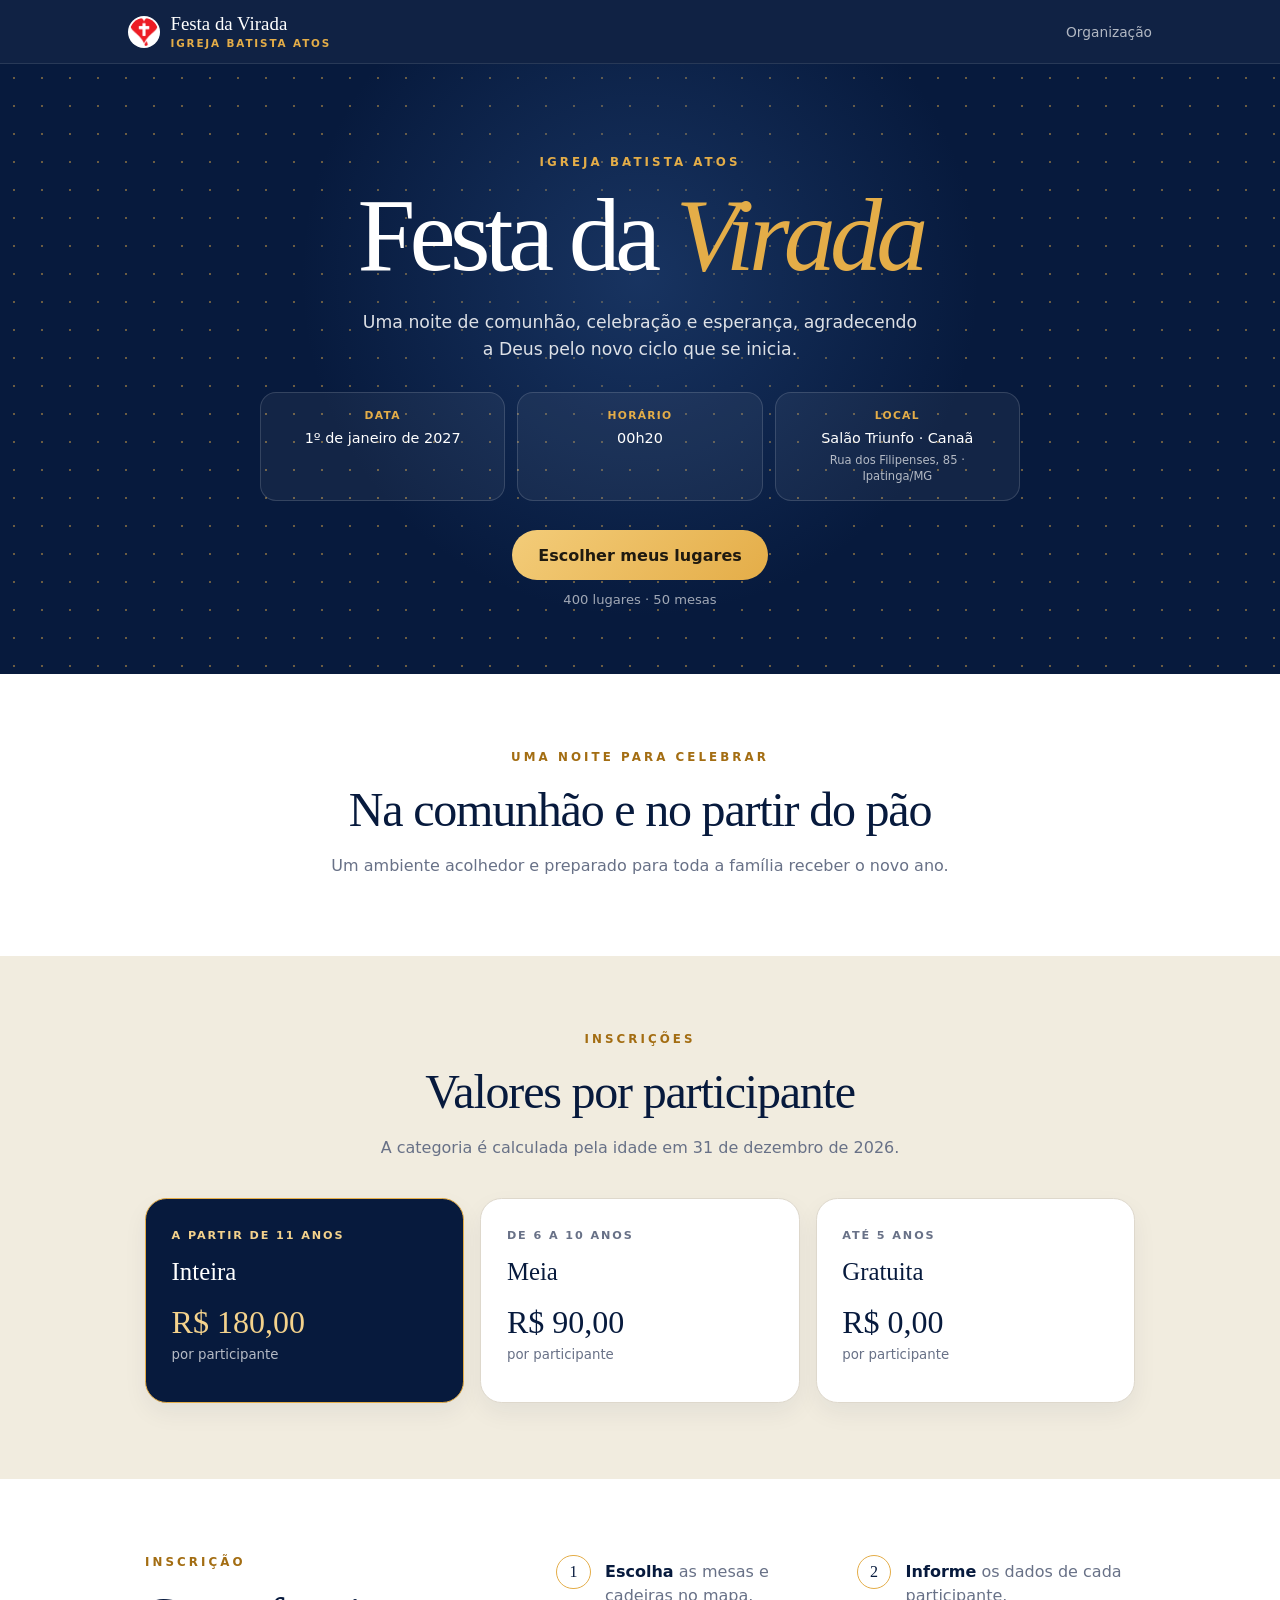
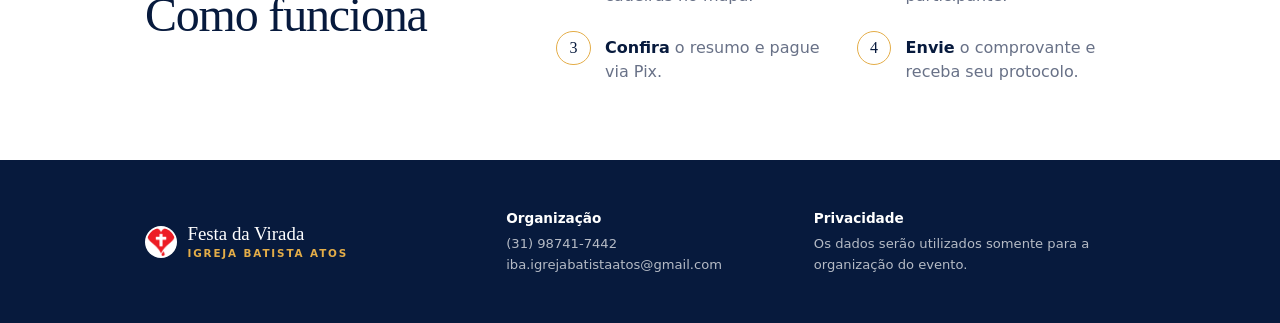
==== index.html @ c72029a0 "Add split payments, tickets, reporting and event check-in" ====
<!doctype html>
<html lang="pt-BR">
  <head>
    <meta charset="UTF-8" />
    <meta name="viewport" content="width=device-width, initial-scale=1.0" />
    <meta name="theme-color" content="#071a3d" />
    <meta
      name="description"
      content="Inscrições e escolha de lugares para a Festa da Virada da Igreja Batista Atos."
    />
    <title>Festa da Virada · Igreja Batista Atos</title>
    <link rel="icon" href="./favicon.svg" type="image/svg+xml" />
    <link rel="stylesheet" href="./styles.css" />
  </head>
  <body>
    <header class="site-header">
      <a class="brand" href="#inicio" aria-label="Festa da Virada — início">
        <img class="brand-symbol" src="./assets/iba-symbol-inverse.png" alt="" />
        <span class="brand-copy"><strong>Festa da Virada</strong><span>Igreja Batista Atos</span></span>
      </a>
      <a class="organization-link" href="/admin.html" aria-label="Acessar o painel administrativo">Organização</a>
    </header>

    <main>
      <section id="landing" aria-label="Apresentação do evento">
        <div class="hero" id="inicio">
          <div class="hero-content">
            <p class="eyebrow">Igreja Batista Atos</p>
            <h1>Festa da <em>Virada</em></h1>
            <p class="hero-copy">Uma noite de comunhão, celebração e esperança, agradecendo a Deus pelo novo ciclo que se inicia.</p>

            <dl class="event-facts">
              <div><dt>Data</dt><dd>1º de janeiro de 2027</dd></div>
              <div><dt>Horário</dt><dd>00h20</dd></div>
              <div><dt>Local</dt><dd>Salão Triunfo · Canaã<small>Rua dos Filipenses, 85 · Ipatinga/MG</small></dd></div>
            </dl>

            <button class="primary-button hero-button" id="start-button" type="button">Escolher meus lugares</button>
            <p class="capacity">400 lugares · 50 mesas</p>
          </div>
        </div>

        <section class="intro-section">
          <p class="eyebrow dark">Uma noite para celebrar</p>
          <h2>Na comunhão e no partir do pão</h2>
          <p>Um ambiente acolhedor e preparado para toda a família receber o novo ano.</p>
        </section>

        <section class="pricing-section" aria-labelledby="pricing-title">
          <div class="section-heading">
            <p class="eyebrow dark">Inscrições</p>
            <h2 id="pricing-title">Valores por participante</h2>
            <p>A categoria é calculada pela idade em 31 de dezembro de 2026.</p>
          </div>

          <div class="price-grid">
            <article class="price-card featured">
              <span>A partir de 11 anos</span><h3>Inteira</h3><strong>R$ 180,00</strong><small>por participante</small>
            </article>
            <article class="price-card">
              <span>De 6 a 10 anos</span><h3>Meia</h3><strong>R$ 90,00</strong><small>por participante</small>
            </article>
            <article class="price-card">
              <span>Até 5 anos</span><h3>Gratuita</h3><strong>R$ 0,00</strong><small>por participante</small>
            </article>
          </div>
        </section>

        <section class="steps-section">
          <div>
            <p class="eyebrow dark">Inscrição</p>
            <h2>Como funciona</h2>
          </div>
          <ol>
            <li><span>1</span><p><strong>Escolha</strong> as mesas e cadeiras no mapa.</p></li>
            <li><span>2</span><p><strong>Informe</strong> os dados de cada participante.</p></li>
            <li><span>3</span><p><strong>Confira</strong> o resumo e pague via Pix.</p></li>
            <li><span>4</span><p><strong>Envie</strong> o comprovante e receba seu protocolo.</p></li>
          </ol>
        </section>
      </section>

      <section id="registration" class="registration" hidden aria-label="Inscrição para o evento">
        <nav class="progress" aria-label="Etapas da inscrição">
          <ol>
            <li class="active"><span>1</span><small>Lugares</small></li>
            <li><span>2</span><small>Participantes</small></li>
            <li><span>3</span><small>Resumo</small></li>
            <li><span>4</span><small>Pagamento</small></li>
            <li><span>5</span><small>Conclusão</small></li>
          </ol>
        </nav>

        <div class="registration-content">
          <section id="step-seats" class="flow-step">
            <div class="flow-heading">
              <p class="eyebrow dark">Etapa 1 de 5</p>
              <h2>Escolha seus lugares</h2>
              <p>Selecione uma cadeira para cada participante com inscrição inteira ou meia. Crianças de até 5 anos serão adicionadas sem cadeira na próxima etapa.</p>
            </div>

            <div class="map-toolbar">
              <div class="area-tabs" role="tablist" aria-label="Filtrar por área">
                <button class="active" data-area="all" type="button">Todos</button>
                <button data-area="salao" type="button">Salão</button>
                <button data-area="varanda" type="button">Varanda</button>
                <button data-area="expansao" type="button">Expansão</button>
              </div>
              <div class="zoom-controls" aria-label="Zoom do mapa">
                <button id="zoom-out" type="button" aria-label="Diminuir mapa">−</button>
                <button id="zoom-in" type="button" aria-label="Ampliar mapa">+</button>
              </div>
            </div>

            <div class="seat-legend" aria-label="Legenda">
              <span><i class="available"></i>Disponível</span>
              <span><i class="selected"></i>Selecionada</span>
              <span><i class="unavailable"></i>Indisponível</span>
            </div>

            <div id="database-status" class="database-status" role="status">Conectando ao mapa de lugares…</div>

            <div class="map-viewport">
              <div class="venue-map" id="venue-map">
                <section class="zone zone-salao" data-zone="salao">
                  <div class="zone-title"><h3>Salão principal</h3><span>32 mesas · 256 lugares</span></div>
                  <div class="service-strip"><span>Cozinha e apoio</span><span>Bebidas</span></div>
                  <div class="tables-grid salon-grid" id="salao-grid"></div>
                </section>

                <section class="zone zone-varanda" data-zone="varanda">
                  <div class="zone-title"><h3>Varanda</h3><span>12 mesas · 96 lugares</span></div>
                  <div class="dessert-table">Mesa de doces</div>
                  <div class="tables-grid veranda-grid" id="varanda-grid"></div>
                </section>

                <section class="zone zone-expansao" data-zone="expansao">
                  <div class="zone-title"><h3>Expansão coberta</h3><span>6 mesas · 48 lugares</span></div>
                  <div class="expansion-features"><span>Estação de suco</span><span>Banda</span></div>
                  <div class="tables-grid expansion-grid" id="expansao-grid"></div>
                  <div class="tent">Tenda de brinquedos</div>
                </section>
              </div>
            </div>

            <div class="selection-panel">
              <h3>Cadeiras selecionadas <span id="selection-count">(0)</span></h3>
              <div id="selected-seats" class="selected-seat-list"><p class="empty-selection">Nenhuma cadeira selecionada.</p></div>
            </div>
          </section>

          <section id="step-participants" class="flow-step" hidden>
            <div class="flow-heading">
              <p class="eyebrow dark">Etapa 2 de 5</p>
              <h2>Participantes</h2>
              <p>Informe o responsável pela inscrição e quem ocupará cada cadeira selecionada.</p>
            </div>

            <form id="participants-form" novalidate>
              <fieldset class="form-card buyer-card">
                <legend>Responsável pela inscrição</legend>
                <div class="form-grid">
                  <label>Nome completo<input id="buyer-name" name="buyerName" autocomplete="name" required /></label>
                  <label>CPF<input id="buyer-cpf" name="buyerCpf" inputmode="numeric" placeholder="000.000.000-00" maxlength="14" required /></label>
                  <label>WhatsApp<input id="buyer-whatsapp" name="buyerWhatsapp" inputmode="tel" placeholder="(31) 90000-0000" maxlength="15" required /></label>
                  <label>E-mail<input id="buyer-email" name="buyerEmail" type="email" autocomplete="email" required /></label>
                </div>
              </fieldset>
              <div id="participant-cards" class="participant-cards"></div>
              <section class="free-children-section">
                <div>
                  <h3>Crianças de até 5 anos</h3>
                  <p>Inscrição gratuita e sem reserva de cadeira.</p>
                </div>
                <button id="add-free-child" class="secondary-button" type="button">Adicionar criança</button>
              </section>
              <div id="free-children-list" class="participant-cards"></div>
              <div id="form-errors" class="form-errors" role="alert" hidden></div>
            </form>
          </section>

          <section id="step-summary" class="flow-step" hidden>
            <div class="flow-heading">
              <p class="eyebrow dark">Etapa 3 de 5</p>
              <h2>Confira sua inscrição</h2>
              <p>Revise os participantes e os valores antes de reservar as cadeiras.</p>
            </div>
            <div class="summary-card">
              <div id="summary-buyer" class="summary-buyer"></div>
              <div class="summary-table-wrap">
                <table class="summary-table">
                  <thead><tr><th>Cadeira</th><th>Participante</th><th>Categoria</th><th>Valor</th></tr></thead>
                  <tbody id="summary-items"></tbody>
                  <tfoot><tr><th colspan="3">Total</th><td id="summary-total">R$ 0,00</td></tr></tfoot>
                </table>
              </div>
              <p class="important-note">Ao avançar, as cadeiras serão reservadas para você por 15 minutos.</p>
              <div id="reservation-error" class="form-errors" role="alert" hidden></div>
            </div>
          </section>

          <section id="step-payment" class="flow-step payment-step" hidden>
            <div class="flow-heading">
              <p class="eyebrow dark">Etapa 4 de 5</p>
              <h2>Pagamento</h2>
              <p>Suas cadeiras estão temporariamente reservadas. Conclua o pagamento antes do prazo.</p>
            </div>
            <div class="reservation-card">
              <div><small>Protocolo</small><strong id="payment-protocol">—</strong></div>
              <div><small>Total da reserva</small><strong id="payment-total">R$ 0,00</strong></div>
              <div><small>Tempo restante</small><strong id="payment-countdown">15:00</strong></div>
            </div>
            <section class="payment-options" id="payment-options">
              <div>
                <p class="eyebrow dark">Forma de pagamento</p>
                <h3>Como você deseja pagar?</h3>
              </div>
              <div class="option-grid">
                <label class="choice-card"><input type="radio" name="payment-plan" value="full" checked><span><strong>Valor integral</strong><small>Pague 100% agora.</small></span></label>
                <label class="choice-card"><input type="radio" name="payment-plan" value="deposit"><span><strong>Entrada de 30%</strong><small>Saldo até 10/12/2026.</small></span></label>
                <label class="choice-card"><input type="radio" name="payment-method" value="pix" checked><span><strong>Pix</strong><small>Envie o comprovante.</small></span></label>
                <label class="choice-card"><input type="radio" name="payment-method" value="cash"><span><strong>Dinheiro</strong><small>Confirmação em até 48 horas.</small></span></label>
              </div>
              <button id="start-payment-button" class="primary-button" type="button">Continuar para o pagamento</button>
            </section>
            <div class="payment-grid" id="payment-content" hidden>
              <article class="payment-panel pix-panel" id="pix-panel">
                <p class="eyebrow dark">Pague via Pix</p>
                <h3>Escaneie ou copie o código</h3>
                <p class="payment-due">Valor desta etapa: <strong id="payment-due">R$ 0,00</strong></p>
                <div class="pix-qrcode" id="pix-qrcode" aria-label="QR Code Pix"></div>
                <p class="pix-receiver">Recebedor: <strong id="pix-receiver"></strong></p>
                <label class="pix-code-label" for="pix-code">Pix copia e cola</label>
                <textarea id="pix-code" class="pix-code" readonly rows="3"></textarea>
                <button class="secondary-button" id="copy-pix-button" type="button">Copiar código Pix</button>
              </article>

              <article class="payment-panel proof-panel" id="proof-panel">
                <p class="eyebrow dark">Comprovante</p>
                <h3 id="proof-title">Envie o comprovante</h3>
                <p id="proof-instructions">Após pagar, anexe uma imagem ou PDF para a equipe conferir.</p>
                <label class="upload-drop" id="upload-drop" for="proof-file">
                  <input id="proof-file" type="file" accept="image/jpeg,image/png,application/pdf" />
                  <span>Selecionar comprovante</span>
                  <strong id="proof-file-name">Nenhum arquivo selecionado</strong>
                  <small>JPG, PNG ou PDF · máximo de 10 MB</small>
                </label>
                <div id="payment-error" class="form-errors" role="alert" hidden></div>
                <p class="security-note">Seu comprovante será armazenado de forma privada e acessível somente à equipe autorizada.</p>
              </article>
            </div>
            <article class="payment-panel cash-panel" id="cash-panel" hidden>
              <p class="eyebrow dark">Pagamento em dinheiro</p>
              <h3>Reserva aguardando confirmação</h3>
              <p>Você terá até 48 horas para realizar o pagamento diretamente à organização. Não é necessário enviar comprovante.</p>
              <p class="payment-due">Valor desta etapa: <strong id="cash-payment-due">R$ 0,00</strong></p>
            </article>
          </section>

          <section id="step-conclusion" class="flow-step conclusion-step" hidden>
            <div class="flow-heading">
              <p class="eyebrow dark">Etapa 5 de 5</p>
              <h2 id="conclusion-title">Comprovante recebido</h2>
              <p id="conclusion-message">A equipe da Igreja Batista Atos fará a conferência do pagamento.</p>
            </div>
            <div class="conclusion-card">
              <small>Protocolo da inscrição</small>
              <strong id="conclusion-protocol">—</strong>
              <span id="conclusion-status">Aguardando conferência</span>
            </div>
            <div class="conclusion-details">
              <h3>Lugares reservados</h3>
              <div id="conclusion-seats" class="selected-seat-list"></div>
              <p>Guarde o protocolo. A confirmação será realizada pelos contatos informados na inscrição.</p>
              <div class="conclusion-actions">
                <button id="open-tickets-button" class="primary-button" type="button">Baixar ou imprimir ingressos</button>
                <button id="pay-balance-button" class="secondary-button" type="button" hidden>Pagar saldo</button>
              </div>
            </div>
          </section>
        </div>

        <footer class="registration-footer">
          <div><small id="footer-seat-count">0 cadeiras</small><strong id="footer-total">R$ 0,00</strong></div>
          <div class="footer-actions">
            <button class="text-button" id="back-button" type="button" hidden>Voltar</button>
            <button class="primary-button" id="continue-button" type="button" disabled>Avançar</button>
          </div>
        </footer>
      </section>
    </main>

    <footer class="site-footer">
      <div class="brand inverse"><img class="brand-symbol" src="./assets/iba-symbol-inverse.png" alt="" /><span class="brand-copy"><strong>Festa da Virada</strong><span>Igreja Batista Atos</span></span></div>
      <div><strong>Organização</strong><p>(31) 98741-7442<br>iba.igrejabatistaatos@gmail.com</p></div>
      <div><strong>Privacidade</strong><p>Os dados serão utilizados somente para a organização do evento.</p></div>
    </footer>

    <script src="./config.js"></script>
    <script type="module" src="./app.js"></script>
  </body>
</html>
---- styles.css ----
:root {
  --navy: #071a3d;
  --navy-2: #102a55;
  --gold: #e4ad48;
  --gold-light: #f4d28c;
  --cream: #faf8f3;
  --sand: #f1ecdf;
  --ink: #071a3d;
  --muted: #687187;
  --line: #ded8cc;
  --white: #fff;
  --danger: #a63c3c;
  --shadow: 0 18px 45px rgb(7 26 61 / 10%);
}

* { box-sizing: border-box; }
html { scroll-behavior: smooth; }
body { margin: 0; color: var(--ink); background: var(--cream); font-family: Inter, ui-sans-serif, system-ui, -apple-system, BlinkMacSystemFont, "Segoe UI", sans-serif; }
button, input, textarea { font: inherit; }
button { cursor: pointer; }
[hidden] { display: none !important; }

.site-header {
  position: sticky; top: 0; z-index: 100; min-height: 4rem; padding: .65rem max(1.25rem, calc((100vw - 1024px) / 2));
  display: flex; align-items: center; justify-content: space-between; background: rgb(7 26 61 / 96%); color: white;
  border-bottom: 1px solid rgb(255 255 255 / 10%); backdrop-filter: blur(14px);
}
.brand { display: flex; align-items: center; gap: .65rem; color: inherit; text-decoration: none; font-family: Georgia, "Times New Roman", serif; }
.brand-symbol { width: 2rem; height: 2rem; object-fit: contain; padding: .12rem; border-radius: 50%; background: white; }
.brand-copy { display: flex; flex-direction: column; }
.brand strong { font-size: 1.18rem; font-weight: 500; line-height: 1; }
.brand-copy > span { margin-top: .28rem; color: var(--gold); font: 600 .65rem/1 ui-sans-serif, system-ui; letter-spacing: .18em; text-transform: uppercase; }
.organization-link { border: 0; background: transparent; color: rgb(255 255 255 / 68%); font-size: .86rem; text-decoration: none; }
.organization-link:hover { color: var(--gold); }

.hero {
  min-height: 610px; display: grid; place-items: center; padding: 5.5rem 1.25rem 4rem; text-align: center; color: white;
  background-color: var(--navy);
  background-image: radial-gradient(circle at 50% 35%, rgb(44 82 139 / 46%), transparent 45%), radial-gradient(circle, rgb(228 173 72 / 45%) 1px, transparent 1px);
  background-size: auto, 28px 28px;
}
.hero-content { width: min(100%, 760px); }
.eyebrow { margin: 0 0 1.15rem; color: var(--gold); font-size: .74rem; font-weight: 700; letter-spacing: .26em; text-transform: uppercase; }
.eyebrow.dark { color: #a36d12; }
.hero h1, h2, .price-card h3 { font-family: Georgia, "Times New Roman", serif; font-weight: 400; }
.hero h1 { margin: 0; font-size: clamp(3.8rem, 9vw, 6.5rem); line-height: .92; letter-spacing: -.055em; }
.hero h1 em { color: var(--gold); font-weight: 400; }
.hero-copy { max-width: 560px; margin: 1.65rem auto 1.8rem; font-size: 1.08rem; line-height: 1.55; color: rgb(255 255 255 / 86%); }
.event-facts { display: grid; grid-template-columns: repeat(3, 1fr); gap: .75rem; margin: 0 auto 1.8rem; }
.event-facts div { padding: 1rem 1.15rem; border: 1px solid rgb(255 255 255 / 14%); border-radius: 1rem; background: rgb(255 255 255 / 5%); }
.event-facts dt { color: var(--gold); font-size: .67rem; font-weight: 700; letter-spacing: .12em; text-transform: uppercase; }
.event-facts dd { margin: .45rem 0 0; font-size: .9rem; line-height: 1.35; }
.event-facts dd small { display: block; margin-top: .3rem; color: rgb(255 255 255 / 68%); font-size: .72rem; }
.primary-button { min-height: 3.15rem; padding: 0 1.65rem; border: 0; border-radius: 999px; color: white; background: var(--navy); font-weight: 750; transition: transform .18s ease, opacity .18s ease, background .18s ease; }
.primary-button:hover:not(:disabled) { transform: translateY(-2px); background: var(--navy-2); }
.primary-button:disabled { cursor: not-allowed; opacity: .42; }
.hero-button { min-width: 235px; color: #1f1a10; background: linear-gradient(135deg, #f3cc79, var(--gold)); }
.hero-button:hover:not(:disabled) { background: linear-gradient(135deg, #f8d996, #e6a83d); }
.capacity { margin: .75rem 0 0; color: rgb(255 255 255 / 62%); font-size: .82rem; }

.intro-section, .pricing-section, .steps-section { padding: 4.75rem max(1.25rem, calc((100vw - 990px) / 2)); }
.intro-section { text-align: center; background: white; }
.intro-section h2, .section-heading h2, .steps-section h2, .flow-heading h2, .placeholder-step h2 { margin: 0; font-size: clamp(2rem, 4.2vw, 3rem); letter-spacing: -.025em; }
.intro-section > p:last-child, .section-heading > p:last-child, .flow-heading > p:last-child { max-width: 680px; margin: 1rem auto 0; color: var(--muted); line-height: 1.65; }
.pricing-section { background: var(--sand); }
.section-heading { text-align: center; }
.price-grid { display: grid; grid-template-columns: repeat(3, 1fr); gap: 1rem; margin-top: 2.25rem; }
.price-card { min-height: 205px; padding: 1.6rem; border: 1px solid var(--line); border-radius: 1.35rem; background: white; box-shadow: 0 10px 25px rgb(7 26 61 / 6%); }
.price-card span { color: var(--muted); font-size: .7rem; font-weight: 700; letter-spacing: .17em; text-transform: uppercase; }
.price-card h3 { margin: .9rem 0 1.15rem; font-size: 1.55rem; }
.price-card strong { display: block; font-family: Georgia, serif; font-size: 2rem; font-weight: 400; }
.price-card small { display: block; margin-top: .4rem; color: var(--muted); }
.price-card.featured { color: white; border-color: var(--gold); background: var(--navy); }
.price-card.featured span, .price-card.featured strong { color: var(--gold-light); }
.price-card.featured small { color: rgb(255 255 255 / 70%); }
.important-note { max-width: 580px; margin: 1.5rem auto 0; padding: .85rem 1.1rem; border: 1px solid rgb(228 173 72 / 55%); border-radius: 999px; text-align: center; color: #6d561f; font-size: .86rem; background: #fff8e8; }
.steps-section { display: grid; grid-template-columns: .75fr 1.25fr; gap: 4rem; background: white; }
.steps-section ol { display: grid; grid-template-columns: 1fr 1fr; gap: 1.4rem; margin: 0; padding: 0; list-style: none; }
.steps-section li { display: flex; align-items: flex-start; gap: .9rem; }
.steps-section li span { flex: 0 0 2.15rem; display: grid; place-items: center; aspect-ratio: 1; border: 1px solid var(--gold); border-radius: 50%; font-family: Georgia, serif; }
.steps-section li p { margin: .35rem 0 0; color: var(--muted); line-height: 1.5; }
.steps-section li strong { color: var(--ink); }

.registration { min-height: calc(100vh - 4rem); background: var(--cream); }
.progress { position: sticky; top: 4rem; z-index: 80; padding: .65rem max(1.25rem, calc((100vw - 1000px) / 2)); border-bottom: 1px solid var(--line); background: rgb(250 248 243 / 95%); backdrop-filter: blur(12px); }
.progress ol { display: flex; justify-content: space-between; margin: 0; padding: 0; list-style: none; }
.progress li { position: relative; flex: 1; display: grid; justify-items: center; gap: .25rem; color: var(--muted); font-size: .72rem; }
.progress li:not(:last-child)::after { content: ""; position: absolute; top: .9rem; left: calc(50% + 1.35rem); width: calc(100% - 2.7rem); height: 1px; background: var(--line); }
.progress li span { position: relative; z-index: 1; display: grid; place-items: center; width: 1.85rem; height: 1.85rem; border: 1px solid var(--line); border-radius: 50%; background: var(--cream); }
.progress li.active { color: var(--ink); font-weight: 700; }
.progress li.active span { color: white; border-color: var(--gold); background: var(--navy); }
.registration-content { width: min(100%, 1160px); margin: auto; padding: 2.3rem 1.25rem 8rem; }
.flow-heading h2 { font-family: Georgia, serif; }
.flow-heading > p:last-child { margin-left: 0; }
.map-toolbar { display: flex; align-items: center; gap: 1rem; margin-top: 1.7rem; }
.area-tabs { flex: 1; display: flex; gap: .15rem; padding: .3rem; overflow-x: auto; border: 1px solid var(--line); border-radius: 999px; background: white; }
.area-tabs button { min-height: 2.45rem; padding: 0 1.1rem; border: 0; border-radius: 999px; color: var(--muted); background: transparent; font-weight: 700; }
.area-tabs button.active { color: white; background: var(--navy); }
.zoom-controls { display: flex; gap: .4rem; }
.zoom-controls button { width: 2.7rem; height: 2.7rem; border: 1px solid var(--gold); border-radius: 50%; color: var(--navy); background: white; font-size: 1.2rem; }
.seat-legend { display: flex; flex-wrap: wrap; gap: 1.1rem; margin: 1rem .35rem; color: var(--muted); font-size: .78rem; }
.seat-legend span { display: flex; align-items: center; gap: .4rem; }
.seat-legend i { width: .9rem; height: .9rem; border: 1px solid var(--navy); border-radius: 50%; }
.seat-legend i.selected { border-color: var(--gold); background: var(--gold); }
.seat-legend i.unavailable { border-color: #c3c9d3; background: #c3c9d3; }
.database-status { margin: 0 0 .85rem; padding: .65rem .8rem; border-radius: .7rem; color: #6b5a31; background: #fff5dd; font-size: .75rem; }
.database-status[data-type="success"] { color: #1d6346; background: #e9f7ef; }
.database-status[data-type="error"] { color: #8b3030; background: #fff0f0; }
.map-viewport { overflow: auto; max-height: 620px; border: 1px solid var(--line); border-radius: 1.3rem; background: white; box-shadow: var(--shadow); }
.venue-map { --map-scale: 1; display: grid; grid-template-columns: minmax(690px, 2fr) minmax(340px, 1fr); grid-template-areas: "salao varanda" "salao expansao"; gap: .8rem; width: 1100px; padding: .8rem; transform: scale(var(--map-scale)); transform-origin: top left; }
.zone { position: relative; padding: .85rem; border: 1px solid #b8c0cf; border-radius: .55rem; background: #fcfdff; }
.zone-salao { grid-area: salao; }
.zone-varanda { grid-area: varanda; min-height: 500px; }
.zone-expansao { grid-area: expansao; min-height: 400px; }
.zone-title { display: flex; align-items: center; justify-content: space-between; margin-bottom: .7rem; }
.zone-title h3 { margin: 0; font-family: Georgia, serif; font-size: 1rem; }
.zone-title span { color: var(--muted); font-size: .65rem; }
.service-strip { display: flex; justify-content: space-between; gap: 1rem; margin-bottom: 1rem; }
.service-strip span, .expansion-features span, .tent { padding: .55rem .8rem; border: 1px solid #ccd4e0; border-radius: .4rem; color: #58657a; background: #edf2f8; font-size: .58rem; font-weight: 700; letter-spacing: .05em; text-transform: uppercase; }
.tables-grid { display: grid; gap: 1rem; }
.salon-grid { grid-template-columns: repeat(8, 1fr); }
.veranda-grid { grid-template-columns: 1fr 1fr; align-content: space-between; min-height: 410px; padding: .5rem 1.5rem; }
.expansion-grid { grid-template-columns: repeat(2, 1fr); margin-top: 1rem; }
.dessert-table { width: 105px; margin: .5rem auto 1rem; padding: .6rem; border: 1px solid var(--gold); border-radius: .35rem; text-align: center; color: #79520e; background: #f8ddb0; font-size: .58rem; font-weight: 700; text-transform: uppercase; }
.expansion-features { display: flex; gap: .55rem; }
.expansion-features span { flex: 1; text-align: center; background: #e4f2f2; border-color: #9bbfc0; }
.tent { margin: 1.2rem auto .2rem; width: 135px; text-align: center; background: #f4eefb; border-color: #c8b5df; }

.table-unit { position: relative; width: 62px; height: 62px; margin: auto; }
.table-core { position: absolute; inset: 14px; display: grid; place-items: center; border: 1px solid #d4a652; border-radius: .3rem; color: #5a451d; background: #fff4dc; font-size: .55rem; font-weight: 800; }
.seat { position: absolute; display: grid; place-items: center; width: 13px; height: 13px; padding: 0; border: 1px solid var(--navy); border-radius: 50%; color: var(--navy); background: white; font-size: .33rem; font-weight: 800; line-height: 1; }
.seat:hover:not(:disabled), .seat:focus-visible { z-index: 5; outline: 2px solid var(--gold); outline-offset: 2px; transform: scale(1.18); }
.seat.selected { color: #241b0b; border-color: var(--gold); background: var(--gold); }
.seat:disabled { cursor: not-allowed; color: #6c7480; border-color: #c2c7cf; background: #cbd0d8; }
.seat[data-position="1"] { right: 2px; top: 24px; }
.seat[data-position="2"] { right: 7px; bottom: 7px; }
.seat[data-position="3"] { right: 24px; bottom: 2px; }
.seat[data-position="4"] { left: 7px; bottom: 7px; }
.seat[data-position="5"] { left: 2px; top: 24px; }
.seat[data-position="6"] { left: 7px; top: 7px; }
.seat[data-position="7"] { left: 24px; top: 2px; }
.seat[data-position="8"] { right: 7px; top: 7px; }
.hot-islands { grid-column: 1 / -1; display: grid; grid-template-columns: 1fr 1fr; gap: 1rem; margin: .4rem 1.5rem; }
.hot-islands span { padding: .65rem; border: 1px solid var(--gold); border-radius: .4rem; text-align: center; color: #765516; background: #f8dda7; font-size: .58rem; font-weight: 700; text-transform: uppercase; }
.selection-panel { margin-top: 1.2rem; padding: 1.1rem; border: 1px solid var(--line); border-radius: 1rem; background: white; }
.selection-panel h3 { margin: 0 0 .75rem; font-size: .95rem; }
.selected-seat-list { display: flex; flex-wrap: wrap; gap: .5rem; }
.selected-seat-chip { padding: .45rem .7rem; border: 1px solid var(--gold); border-radius: 999px; color: #62450d; background: #fff8e8; font-size: .76rem; font-weight: 750; }
.empty-selection { margin: 0; color: var(--muted); font-size: .85rem; }
.participant-cards { display: grid; gap: 1rem; margin-top: 1rem; }
.free-children-section { display: flex; align-items: center; justify-content: space-between; gap: 1rem; margin-top: 1.5rem; padding: 1.15rem; border: 1px solid var(--line); border-radius: 1rem; background: var(--sand); }
.free-children-section h3, .free-children-section p { margin: 0; }
.free-children-section p { margin-top: .25rem; color: var(--muted); font-size: .82rem; }
.free-child-card { position: relative; }
.remove-child { position: absolute; top: .65rem; right: .65rem; }
.form-card, .summary-card { margin-top: 1.5rem; padding: 1.25rem; border: 1px solid var(--line); border-radius: 1.25rem; background: white; box-shadow: 0 10px 28px rgb(7 26 61 / 6%); }
.form-card { min-width: 0; }
.form-card legend { padding: 0 .55rem; font: 400 1.35rem/1.2 Georgia, serif; }
.form-grid { display: grid; grid-template-columns: 1fr 1fr; gap: 1rem; }
.form-grid label { display: grid; gap: .42rem; color: var(--ink); font-size: .82rem; font-weight: 650; }
.form-grid input { width: 100%; min-height: 3.05rem; padding: .7rem .9rem; border: 1px solid var(--line); border-radius: .85rem; color: var(--ink); background: #fffefa; outline: 0; }
.form-grid input:focus { border-color: var(--gold); box-shadow: 0 0 0 3px rgb(228 173 72 / 16%); }
.form-grid input.invalid { border-color: var(--danger); box-shadow: 0 0 0 3px rgb(166 60 60 / 10%); }
.participant-options { display: flex; flex-wrap: wrap; gap: 1rem; margin: .2rem 0 1rem; }
.check-label { display: flex; align-items: center; gap: .55rem; color: var(--muted); font-size: .78rem; }
.check-label input { width: 1rem; height: 1rem; accent-color: var(--navy); }
.category-strip { display: grid; grid-template-columns: 1.2fr .8fr .7fr; gap: 1rem; margin-top: 1rem; padding: .85rem; border-radius: .8rem; background: var(--sand); }
.category-strip div { display: grid; gap: .2rem; }
.category-strip small { color: var(--muted); font-size: .62rem; font-weight: 700; letter-spacing: .1em; text-transform: uppercase; }
.category-strip strong { font-size: .82rem; }
.form-errors { margin-top: 1rem; padding: .9rem 1rem; border: 1px solid #e1a4a4; border-radius: .8rem; color: #7b2929; background: #fff0f0; font-size: .84rem; line-height: 1.5; }
.summary-card { padding: 0; overflow: hidden; }
.summary-buyer { padding: 1.2rem; border-bottom: 1px solid var(--line); }
.summary-buyer h3 { margin: 0 0 .35rem; font: 400 1.25rem/1.2 Georgia, serif; }
.summary-buyer p { margin: 0; color: var(--muted); font-size: .82rem; }
.summary-table-wrap { overflow-x: auto; }
.summary-table { width: 100%; border-collapse: collapse; min-width: 640px; }
.summary-table th, .summary-table td { padding: .9rem 1.1rem; border-bottom: 1px solid var(--line); text-align: left; font-size: .82rem; }
.summary-table thead th { color: var(--muted); font-size: .68rem; letter-spacing: .08em; text-transform: uppercase; }
.summary-table th:last-child, .summary-table td:last-child { text-align: right; }
.summary-table tfoot th, .summary-table tfoot td { border-bottom: 0; font: 700 1.05rem/1.2 Georgia, serif; }
.summary-card > .important-note { margin: 1rem; max-width: none; border-radius: .8rem; }
.payment-step { max-width: 850px; margin: auto; }
.payment-options { margin-top: 1rem; padding: 1.4rem; border: 1px solid var(--line); border-radius: 1rem; background: white; box-shadow: var(--shadow); }
.payment-options h3 { margin: 0; font: 400 1.45rem/1.2 Georgia, serif; }
.option-grid { display: grid; grid-template-columns: 1fr 1fr; gap: .75rem; margin: 1rem 0; }
.choice-card { display: flex; align-items: flex-start; gap: .65rem; padding: .9rem; border: 1px solid var(--line); border-radius: .8rem; cursor: pointer; }
.choice-card:has(input:checked) { border-color: var(--gold); background: #fff8e8; }
.choice-card input { margin-top: .2rem; accent-color: var(--navy); }
.choice-card span { display: grid; gap: .2rem; }
.choice-card small { color: var(--muted); }
.payment-due { padding: .65rem .8rem; border-radius: .65rem; background: var(--sand); }
.cash-panel { margin-top: 1rem; }
.conclusion-actions { display: flex; flex-wrap: wrap; gap: .7rem; margin-top: 1.2rem; }
.reservation-card { display: grid; grid-template-columns: repeat(3, 1fr); gap: 1px; margin-top: 1.5rem; overflow: hidden; border: 1px solid var(--gold); border-radius: 1rem; background: var(--gold); }
.reservation-card div { display: grid; gap: .35rem; padding: 1.2rem; background: var(--navy); color: white; }
.reservation-card small { color: var(--gold-light); font-size: .67rem; font-weight: 700; letter-spacing: .1em; text-transform: uppercase; }
.reservation-card strong { font: 400 1.4rem/1.2 Georgia, serif; }
.payment-placeholder { margin-top: 1rem; padding: 2rem; border: 1px solid var(--line); border-radius: 1rem; text-align: center; background: white; box-shadow: var(--shadow); }
.payment-placeholder h3 { margin: 0; font: 400 1.5rem/1.2 Georgia, serif; }
.payment-placeholder p { max-width: 580px; margin: .75rem auto 0; color: var(--muted); line-height: 1.6; }
.payment-grid { display: grid; grid-template-columns: 1fr 1fr; gap: 1rem; margin-top: 1rem; }
.payment-panel { padding: 1.45rem; border: 1px solid var(--line); border-radius: 1rem; background: white; box-shadow: var(--shadow); }
.payment-panel h3 { margin: -.45rem 0 1rem; font: 400 1.55rem/1.2 Georgia, serif; }
.payment-panel > p:not(.eyebrow, .pix-receiver, .security-note) { color: var(--muted); line-height: 1.55; }
.pix-qrcode { width: min(100%, 270px); margin: 0 auto 1rem; padding: .65rem; border: 1px solid var(--line); border-radius: .9rem; background: white; }
.pix-qrcode svg { display: block; width: 100%; height: auto; }
.pix-receiver { margin: .6rem 0 1rem; color: var(--muted); font-size: .78rem; line-height: 1.45; }
.pix-receiver strong { color: var(--ink); }
.pix-code-label { display: block; margin-bottom: .4rem; font-size: .75rem; font-weight: 750; }
.pix-code { width: 100%; padding: .7rem; resize: none; border: 1px solid var(--line); border-radius: .7rem; color: #47536a; background: #f3f6fa; font-size: .68rem; line-height: 1.4; word-break: break-all; }
.secondary-button { width: 100%; min-height: 2.85rem; margin-top: .65rem; padding: 0 1rem; border: 1px solid var(--gold); border-radius: 999px; color: var(--navy); background: white; font-weight: 750; }
.secondary-button:hover { background: #fff8e8; }
.upload-drop { display: grid; place-items: center; min-height: 220px; margin-top: 1.25rem; padding: 1.2rem; border: 2px dashed #d5c9b5; border-radius: 1rem; text-align: center; background: #fffdf8; cursor: pointer; }
.upload-drop:hover { border-color: var(--gold); background: #fff8e8; }
.upload-drop input { position: absolute; width: 1px; height: 1px; overflow: hidden; opacity: 0; }
.upload-drop span { padding: .7rem 1rem; border-radius: 999px; color: white; background: var(--navy); font-size: .82rem; font-weight: 750; }
.upload-drop strong { max-width: 100%; margin-top: 1rem; overflow: hidden; text-overflow: ellipsis; color: var(--ink); font-size: .8rem; white-space: nowrap; }
.upload-drop small { margin-top: .35rem; color: var(--muted); font-size: .7rem; }
.security-note { margin: 1rem 0 0; color: var(--muted); font-size: .73rem; line-height: 1.5; }
.conclusion-step { max-width: 760px; margin: auto; }
.conclusion-card { display: grid; place-items: center; margin-top: 1.5rem; padding: 2rem; border-radius: 1.3rem; color: white; text-align: center; background: var(--navy); box-shadow: var(--shadow); }
.conclusion-card small { color: var(--gold); font-size: .68rem; font-weight: 750; letter-spacing: .18em; text-transform: uppercase; }
.conclusion-card strong { margin: .8rem 0; font: 400 clamp(1.8rem, 5vw, 2.7rem)/1 Georgia, serif; }
.conclusion-card span { padding: .5rem .8rem; border-radius: 999px; color: #fff1c8; background: rgb(228 173 72 / 18%); font-size: .76rem; font-weight: 700; }
.conclusion-details { margin-top: 1rem; padding: 1.25rem; border: 1px solid var(--line); border-radius: 1rem; background: white; }
.conclusion-details h3 { margin: 0 0 .85rem; font: 400 1.25rem/1.2 Georgia, serif; }
.conclusion-details p { margin: 1rem 0 0; color: var(--muted); font-size: .82rem; line-height: 1.55; }
.seat-badge { padding: .45rem .7rem; border: 1px solid var(--gold); border-radius: 999px; color: #62450d; background: #fff8e8; font-size: .76rem; font-weight: 750; }
.registration-footer { position: fixed; right: 0; bottom: 0; left: 0; z-index: 90; min-height: 4.7rem; padding: .65rem max(1.25rem, calc((100vw - 1000px) / 2)); display: flex; align-items: center; justify-content: space-between; border-top: 1px solid var(--line); background: rgb(255 255 255 / 96%); box-shadow: 0 -12px 25px rgb(7 26 61 / 7%); backdrop-filter: blur(12px); }
.registration-footer div { display: flex; flex-direction: column; }
.registration-footer small { color: var(--muted); }
.registration-footer strong { margin-top: .15rem; font: 400 1.35rem/1.2 Georgia, serif; }
.registration-footer .footer-actions { display: flex; flex-direction: row; align-items: center; gap: .7rem; }
.text-button { min-height: 2.8rem; padding: 0 .9rem; border: 0; color: var(--muted); background: transparent; font-weight: 700; }
.text-button:hover { color: var(--navy); }

.site-footer { display: grid; grid-template-columns: 1.2fr 1fr 1.2fr; gap: 2.5rem; padding: 3rem max(1.25rem, calc((100vw - 990px) / 2)); color: white; background: var(--navy); }
.site-footer > div > strong { font-size: .85rem; }
.site-footer p { margin: .45rem 0 0; color: rgb(255 255 255 / 70%); font-size: .82rem; line-height: 1.55; }

@media (max-width: 780px) {
  .hero { min-height: 620px; padding-top: 4rem; }
  .event-facts { grid-template-columns: 1fr; gap: .5rem; }
  .event-facts div { padding: .75rem 1rem; }
  .price-grid, .steps-section, .site-footer { grid-template-columns: 1fr; }
  .form-grid { grid-template-columns: 1fr; }
  .reservation-card { grid-template-columns: 1fr; }
  .payment-grid { grid-template-columns: 1fr; }
  .option-grid { grid-template-columns: 1fr; }
  .steps-section { gap: 2rem; }
  .steps-section ol { grid-template-columns: 1fr; }
  .intro-section, .pricing-section, .steps-section { padding-top: 3.5rem; padding-bottom: 3.5rem; }
  .map-toolbar { align-items: stretch; }
  .area-tabs { border-radius: .9rem; }
  .area-tabs button { padding: 0 .85rem; }
  .progress small { font-size: .58rem; }
  .registration-content { padding-top: 1.5rem; }
  .site-footer { gap: 1.6rem; }
}

@media (max-width: 480px) {
  .hero h1 { font-size: 3.85rem; }
  .hero-copy { font-size: .98rem; }
  .price-card { min-height: auto; }
  .map-toolbar { flex-direction: column; }
  .zoom-controls { align-self: flex-end; }
  .progress { padding-inline: .5rem; }
  .progress li:not(:last-child)::after { left: calc(50% + 1rem); width: calc(100% - 2rem); }
  .progress li span { width: 1.65rem; height: 1.65rem; }
  .registration-footer .primary-button { min-width: 120px; }
}

@media (prefers-reduced-motion: reduce) {
  *, *::before, *::after { scroll-behavior: auto !important; transition: none !important; }
}
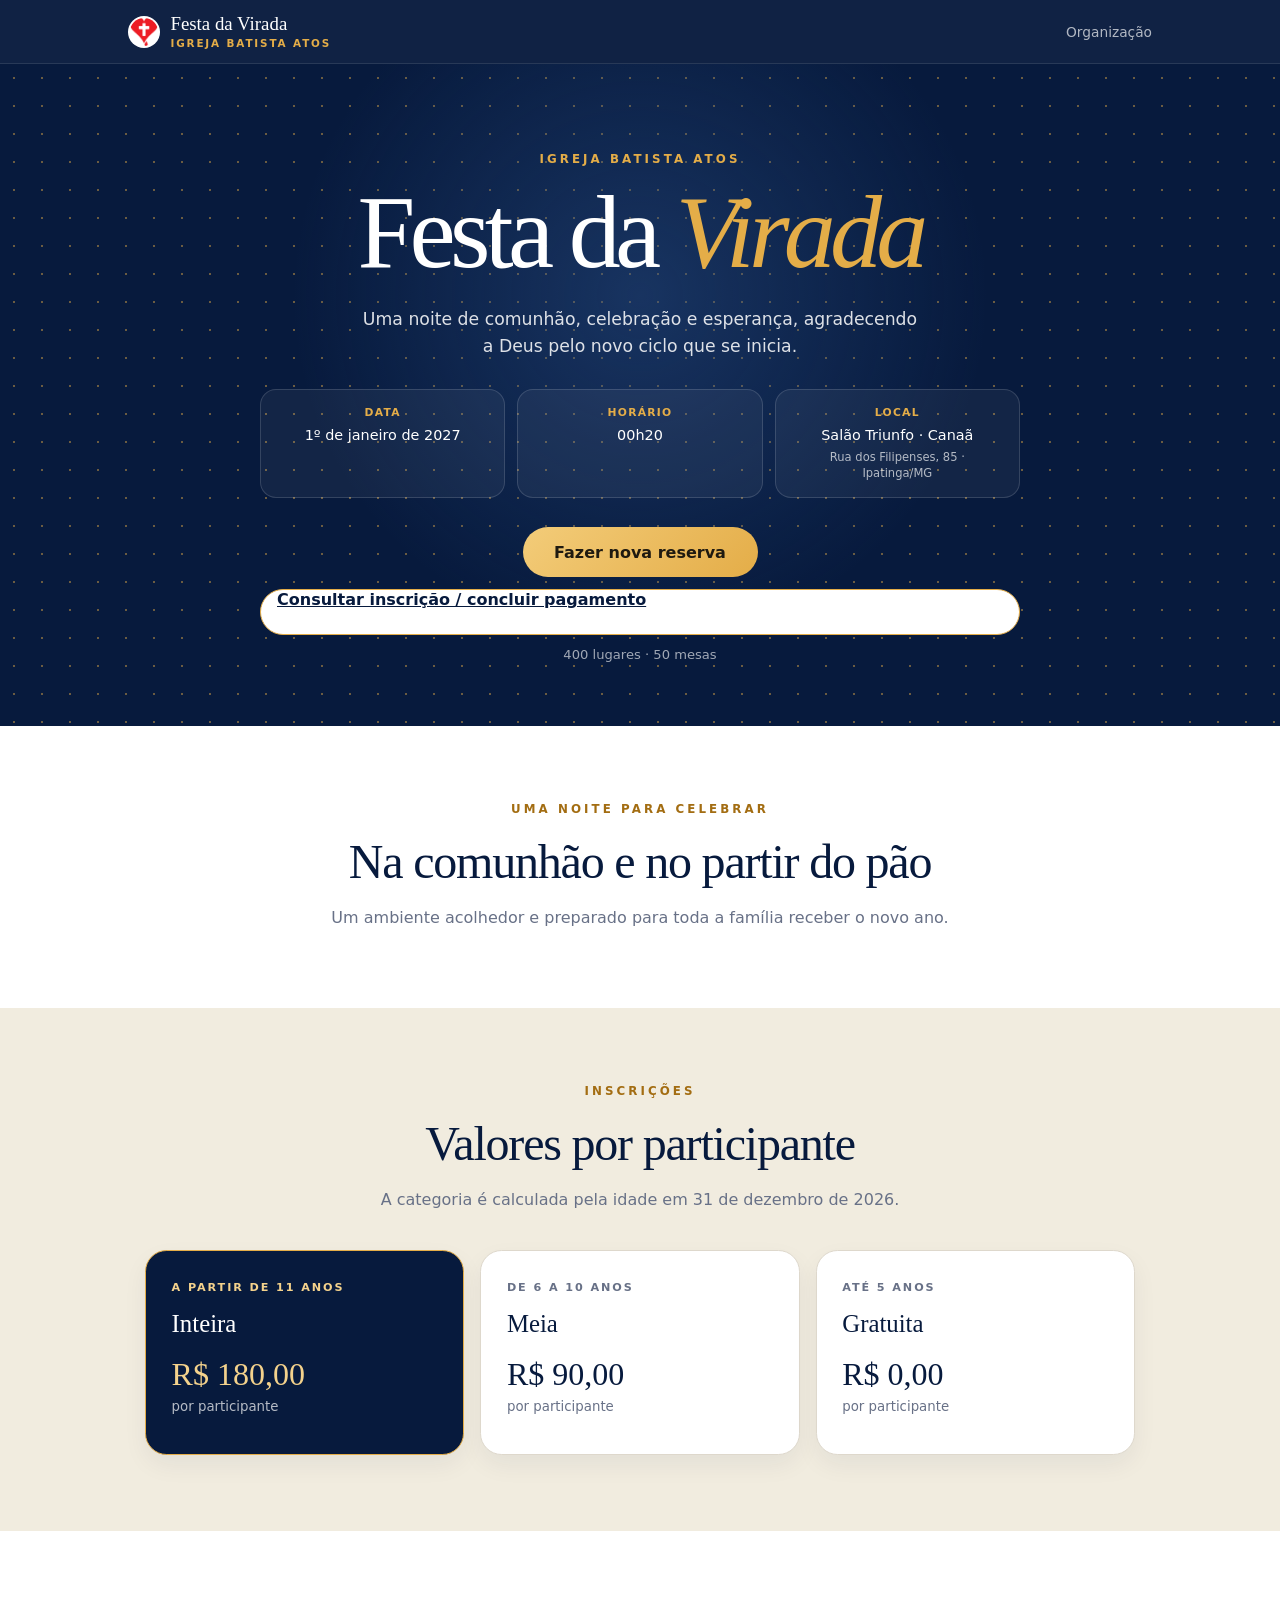
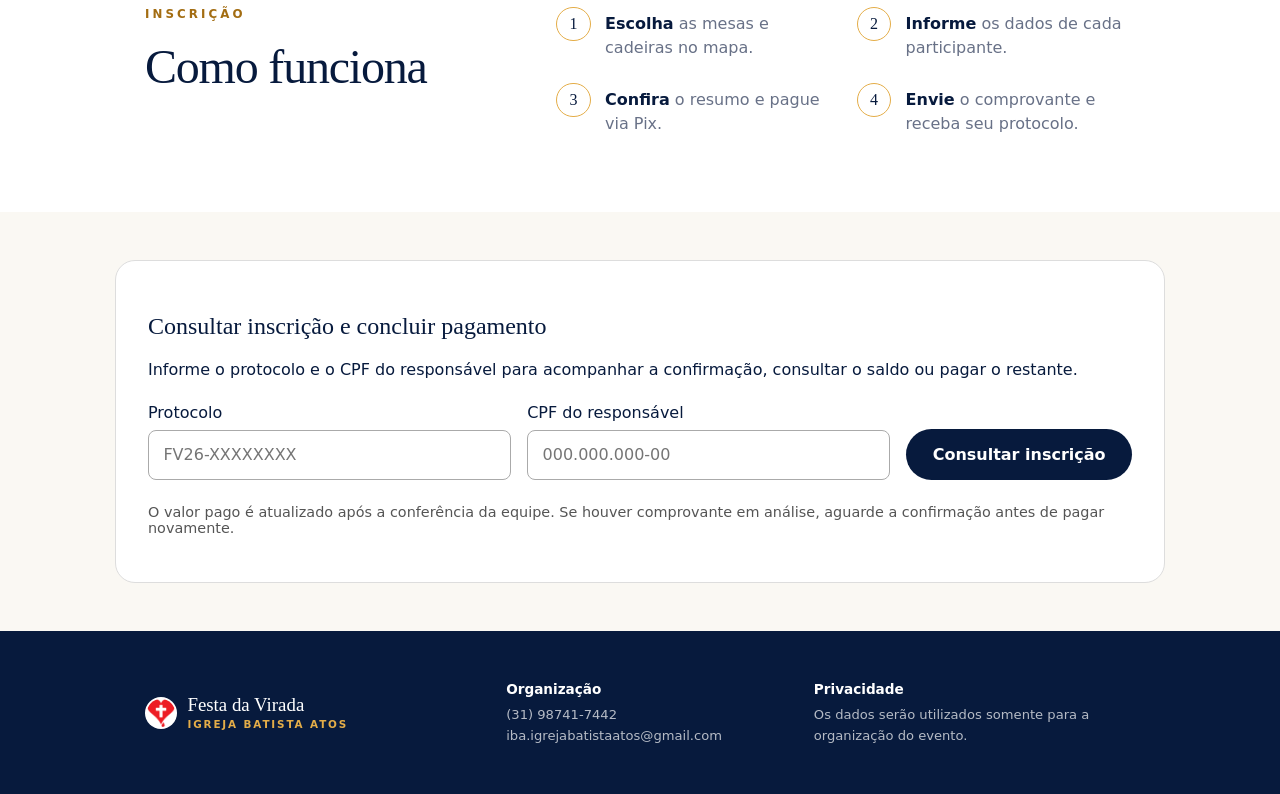
==== commit 1d8a85a2: "Fix reservation entry and add protocol/CPF balance recovery" ====
--- a/index.html
+++ b/index.html
@@ -35,7 +35,8 @@
               <div><dt>Local</dt><dd>Salão Triunfo · Canaã<small>Rua dos Filipenses, 85 · Ipatinga/MG</small></dd></div>
             </dl>
 
-            <button class="primary-button hero-button" id="start-button" type="button">Escolher meus lugares</button>
+            <button class="primary-button hero-button" id="start-button" type="button">Fazer nova reserva</button>
+            <a class="secondary-button" href="#consultar-inscricao">Consultar inscrição / concluir pagamento</a>
             <p class="capacity">400 lugares · 50 mesas</p>
           </div>
         </div>
@@ -78,9 +79,24 @@
             <li><span>4</span><p><strong>Envie</strong> o comprovante e receba seu protocolo.</p></li>
           </ol>
         </section>
+
+      <section id="consultar-inscricao" class="lookup-section" aria-labelledby="lookup-title">
+        <h2 id="lookup-title">Consultar inscrição e concluir pagamento</h2>
+        <p>Informe o protocolo e o CPF do responsável para acompanhar a confirmação, consultar o saldo ou pagar o restante.</p>
+        <form id="lookup-form" class="lookup-form">
+          <label>Protocolo<input id="lookup-protocol" type="text" placeholder="FV26-XXXXXXXX" required maxlength="13" autocapitalize="characters" spellcheck="false"></label>
+          <label>CPF do responsável<input id="lookup-cpf" type="text" inputmode="numeric" placeholder="000.000.000-00" required maxlength="14" autocomplete="off"></label>
+          <button id="lookup-submit" class="primary-button" type="submit">Consultar inscrição</button>
+        </form>
+        <p id="lookup-error" class="error-message" role="alert" hidden></p>
+        <button id="resume-reservation-button" class="secondary-button" type="button" hidden>Abrir última inscrição neste aparelho</button>
+        <p class="lookup-note">O valor pago é atualizado após a conferência da equipe. Se houver comprovante em análise, aguarde a confirmação antes de pagar novamente.</p>
       </section>
 
+      </section>
+
       <section id="registration" class="registration" hidden aria-label="Inscrição para o evento">
+        <button id="home-button" class="secondary-button" type="button">Voltar à página inicial</button>
         <nav class="progress" aria-label="Etapas da inscrição">
           <ol>
             <li class="active"><span>1</span><small>Lugares</small></li>
@@ -100,11 +116,11 @@
             </div>
 
             <div class="map-toolbar">
-              <div class="area-tabs" role="tablist" aria-label="Filtrar por área">
-                <button class="active" data-area="all" type="button">Todos</button>
-                <button data-area="salao" type="button">Salão</button>
-                <button data-area="varanda" type="button">Varanda</button>
-                <button data-area="expansao" type="button">Expansão</button>
+              <div class="area-tabs" role="group" aria-label="Filtrar por área">
+                <button class="active" data-area="all" type="button" aria-pressed="true">Todos</button>
+                <button data-area="salao" type="button" aria-pressed="false">Salão</button>
+                <button data-area="varanda" type="button" aria-pressed="false">Varanda</button>
+                <button data-area="expansao" type="button" aria-pressed="false">Expansão</button>
               </div>
               <div class="zoom-controls" aria-label="Zoom do mapa">
                 <button id="zoom-out" type="button" aria-label="Diminuir mapa">−</button>
@@ -120,26 +136,26 @@
 
             <div id="database-status" class="database-status" role="status">Conectando ao mapa de lugares…</div>
 
-            <div class="map-viewport">
-              <div class="venue-map" id="venue-map">
-                <section class="zone zone-salao" data-zone="salao">
-                  <div class="zone-title"><h3>Salão principal</h3><span>32 mesas · 256 lugares</span></div>
-                  <div class="service-strip"><span>Cozinha e apoio</span><span>Bebidas</span></div>
-                  <div class="tables-grid salon-grid" id="salao-grid"></div>
-                </section>
-
-                <section class="zone zone-varanda" data-zone="varanda">
-                  <div class="zone-title"><h3>Varanda</h3><span>12 mesas · 96 lugares</span></div>
-                  <div class="dessert-table">Mesa de doces</div>
-                  <div class="tables-grid veranda-grid" id="varanda-grid"></div>
-                </section>
-
-                <section class="zone zone-expansao" data-zone="expansao">
-                  <div class="zone-title"><h3>Expansão coberta</h3><span>6 mesas · 48 lugares</span></div>
-                  <div class="expansion-features"><span>Estação de suco</span><span>Banda</span></div>
-                  <div class="tables-grid expansion-grid" id="expansao-grid"></div>
-                  <div class="tent">Tenda de brinquedos</div>
-                </section>
+            <p class="map-hint" id="map-hint">Varanda abaixo do salão · Expansão à direita. Arraste o mapa para explorar e use + para ampliar as cadeiras.</p>
+            <div class="map-viewport" tabindex="0" role="region" aria-label="Croqui interativo do Salão Triunfo" aria-describedby="map-hint">
+              <div class="map-surface" id="map-surface">
+                <div class="venue-map" id="venue-map">
+                  <img class="venue-structure" src="./assets/venue-plan.svg" alt="Croqui do Salão Triunfo: entrada e hall à esquerda; varanda abaixo do salão, com passagem central e doces junto à parede; expansão à direita, com estação de suco e banda; tenda de brinquedos na área externa." draggable="false" />
+                  <section class="zone zone-salao" data-zone="salao" aria-labelledby="salao-title">
+                    <div class="zone-title"><h3 id="salao-title">Salão principal</h3><span>32 mesas · 256 lugares</span></div>
+                    <div class="tables-grid salon-grid" id="salao-grid"></div>
+                  </section>
+
+                  <section class="zone zone-varanda" data-zone="varanda" aria-labelledby="varanda-title">
+                    <div class="zone-title"><h3 id="varanda-title">Varanda externa</h3><span>12 mesas · 96 lugares</span></div>
+                    <div class="tables-grid veranda-grid" id="varanda-grid"></div>
+                  </section>
+
+                  <section class="zone zone-expansao" data-zone="expansao" aria-labelledby="expansao-title">
+                    <div class="zone-title"><h3 id="expansao-title">Expansão coberta</h3><span>6 mesas · 48 lugares</span></div>
+                    <div class="tables-grid expansion-grid" id="expansao-grid"></div>
+                  </section>
+                </div>
               </div>
             </div>
 
@@ -208,6 +224,8 @@
             <div class="reservation-card">
               <div><small>Protocolo</small><strong id="payment-protocol">—</strong></div>
               <div><small>Total da reserva</small><strong id="payment-total">R$ 0,00</strong></div>
+              <div><small>Pagamento confirmado</small><strong id="payment-paid">R$ 0,00</strong></div>
+              <div><small>Saldo a pagar</small><strong id="payment-balance">R$ 0,00</strong></div>
               <div><small>Tempo restante</small><strong id="payment-countdown">15:00</strong></div>
             </div>
             <section class="payment-options" id="payment-options">
@@ -269,11 +287,13 @@
               <span id="conclusion-status">Aguardando conferência</span>
             </div>
             <div class="conclusion-details">
+              <div class="reservation-amounts"><p>Total <strong id="conclusion-total"></strong></p><p>Pagamento confirmado <strong id="conclusion-paid"></strong></p><p>Saldo a pagar <strong id="conclusion-balance"></strong></p></div>
               <h3>Lugares reservados</h3>
               <div id="conclusion-seats" class="selected-seat-list"></div>
               <p>Guarde o protocolo. A confirmação será realizada pelos contatos informados na inscrição.</p>
               <div class="conclusion-actions">
-                <button id="open-tickets-button" class="primary-button" type="button">Baixar ou imprimir ingressos</button>
+                <button id="open-tickets-button" class="primary-button" type="button">Baixar protocolos e QR Codes</button>
+                <button id="new-reservation-button" class="secondary-button" type="button">Fazer nova reserva</button>
                 <button id="pay-balance-button" class="secondary-button" type="button" hidden>Pagar saldo</button>
               </div>
             </div>
--- a/styles.css
+++ b/styles.css
@@ -106,42 +106,31 @@
 .database-status { margin: 0 0 .85rem; padding: .65rem .8rem; border-radius: .7rem; color: #6b5a31; background: #fff5dd; font-size: .75rem; }
 .database-status[data-type="success"] { color: #1d6346; background: #e9f7ef; }
 .database-status[data-type="error"] { color: #8b3030; background: #fff0f0; }
-.map-viewport { overflow: auto; max-height: 620px; border: 1px solid var(--line); border-radius: 1.3rem; background: white; box-shadow: var(--shadow); }
-.venue-map { --map-scale: 1; display: grid; grid-template-columns: minmax(690px, 2fr) minmax(340px, 1fr); grid-template-areas: "salao varanda" "salao expansao"; gap: .8rem; width: 1100px; padding: .8rem; transform: scale(var(--map-scale)); transform-origin: top left; }
-.zone { position: relative; padding: .85rem; border: 1px solid #b8c0cf; border-radius: .55rem; background: #fcfdff; }
-.zone-salao { grid-area: salao; }
-.zone-varanda { grid-area: varanda; min-height: 500px; }
-.zone-expansao { grid-area: expansao; min-height: 400px; }
-.zone-title { display: flex; align-items: center; justify-content: space-between; margin-bottom: .7rem; }
-.zone-title h3 { margin: 0; font-family: Georgia, serif; font-size: 1rem; }
-.zone-title span { color: var(--muted); font-size: .65rem; }
-.service-strip { display: flex; justify-content: space-between; gap: 1rem; margin-bottom: 1rem; }
-.service-strip span, .expansion-features span, .tent { padding: .55rem .8rem; border: 1px solid #ccd4e0; border-radius: .4rem; color: #58657a; background: #edf2f8; font-size: .58rem; font-weight: 700; letter-spacing: .05em; text-transform: uppercase; }
-.tables-grid { display: grid; gap: 1rem; }
-.salon-grid { grid-template-columns: repeat(8, 1fr); }
-.veranda-grid { grid-template-columns: 1fr 1fr; align-content: space-between; min-height: 410px; padding: .5rem 1.5rem; }
-.expansion-grid { grid-template-columns: repeat(2, 1fr); margin-top: 1rem; }
-.dessert-table { width: 105px; margin: .5rem auto 1rem; padding: .6rem; border: 1px solid var(--gold); border-radius: .35rem; text-align: center; color: #79520e; background: #f8ddb0; font-size: .58rem; font-weight: 700; text-transform: uppercase; }
-.expansion-features { display: flex; gap: .55rem; }
-.expansion-features span { flex: 1; text-align: center; background: #e4f2f2; border-color: #9bbfc0; }
-.tent { margin: 1.2rem auto .2rem; width: 135px; text-align: center; background: #f4eefb; border-color: #c8b5df; }
-
-.table-unit { position: relative; width: 62px; height: 62px; margin: auto; }
-.table-core { position: absolute; inset: 14px; display: grid; place-items: center; border: 1px solid #d4a652; border-radius: .3rem; color: #5a451d; background: #fff4dc; font-size: .55rem; font-weight: 800; }
-.seat { position: absolute; display: grid; place-items: center; width: 13px; height: 13px; padding: 0; border: 1px solid var(--navy); border-radius: 50%; color: var(--navy); background: white; font-size: .33rem; font-weight: 800; line-height: 1; }
+.map-hint { margin: 0 0 .8rem; color: var(--muted); font-size: .75rem; line-height: 1.5; }
+.map-viewport { overflow: auto; max-height: 700px; padding: 12px; border: 1px solid var(--line); border-radius: 1.3rem; background: white; box-shadow: var(--shadow); }
+.map-viewport:focus-visible { outline: 2px solid var(--gold); outline-offset: 3px; }
+.map-surface { --map-width: 1446px; --map-height: 858px; --map-scale: .75; position: relative; width: calc(var(--map-width) * var(--map-scale)); height: calc(var(--map-height) * var(--map-scale)); }
+.venue-map { position: absolute; inset: 0 auto auto 0; width: var(--map-width); height: var(--map-height); transform: scale(var(--map-scale)); transform-origin: top left; }
+.venue-structure { display: block; width: 100%; height: 100%; pointer-events: none; user-select: none; }
+.zone { position: absolute; }
+.zone-title { position: absolute; z-index: 1; inset: 10px 14px auto; display: flex; align-items: center; justify-content: space-between; pointer-events: none; }
+.zone-title h3 { margin: 0; font-size: .9rem; text-transform: uppercase; }
+.zone-title span { color: var(--muted); font-size: .62rem; }
+.tables-grid { position: absolute; inset: 0; }
+.table-unit { position: absolute; width: 62px; height: 62px; transform: translate(-50%, -50%); }
+.table-core { position: absolute; inset: 16px; display: grid; place-items: center; border: 1px solid #d4a652; border-radius: .3rem; color: #5a451d; background: #fff4dc; font-size: .55rem; font-weight: 800; }
+.seat { position: absolute; display: grid; place-items: center; width: 13px; height: 13px; padding: 0; border: 1px solid var(--navy); border-radius: .2rem; color: var(--navy); background: white; font-size: .33rem; font-weight: 800; line-height: 1; }
 .seat:hover:not(:disabled), .seat:focus-visible { z-index: 5; outline: 2px solid var(--gold); outline-offset: 2px; transform: scale(1.18); }
 .seat.selected { color: #241b0b; border-color: var(--gold); background: var(--gold); }
 .seat:disabled { cursor: not-allowed; color: #6c7480; border-color: #c2c7cf; background: #cbd0d8; }
-.seat[data-position="1"] { right: 2px; top: 24px; }
-.seat[data-position="2"] { right: 7px; bottom: 7px; }
-.seat[data-position="3"] { right: 24px; bottom: 2px; }
-.seat[data-position="4"] { left: 7px; bottom: 7px; }
-.seat[data-position="5"] { left: 2px; top: 24px; }
-.seat[data-position="6"] { left: 7px; top: 7px; }
-.seat[data-position="7"] { left: 24px; top: 2px; }
-.seat[data-position="8"] { right: 7px; top: 7px; }
-.hot-islands { grid-column: 1 / -1; display: grid; grid-template-columns: 1fr 1fr; gap: 1rem; margin: .4rem 1.5rem; }
-.hot-islands span { padding: .65rem; border: 1px solid var(--gold); border-radius: .4rem; text-align: center; color: #765516; background: #f8dda7; font-size: .58rem; font-weight: 700; text-transform: uppercase; }
+.seat[data-position="1"] { right: 2px; top: 16px; }
+.seat[data-position="2"] { right: 2px; bottom: 16px; }
+.seat[data-position="3"] { right: 16px; bottom: 2px; }
+.seat[data-position="4"] { left: 16px; bottom: 2px; }
+.seat[data-position="5"] { left: 2px; bottom: 16px; }
+.seat[data-position="6"] { left: 2px; top: 16px; }
+.seat[data-position="7"] { left: 16px; top: 2px; }
+.seat[data-position="8"] { right: 16px; top: 2px; }
 .selection-panel { margin-top: 1.2rem; padding: 1.1rem; border: 1px solid var(--line); border-radius: 1rem; background: white; }
 .selection-panel h3 { margin: 0 0 .75rem; font-size: .95rem; }
 .selected-seat-list { display: flex; flex-wrap: wrap; gap: .5rem; }
@@ -274,3 +263,14 @@
 @media (prefers-reduced-motion: reduce) {
   *, *::before, *::after { scroll-behavior: auto !important; transition: none !important; }
 }
+
+.lookup-section { max-width: 1050px; margin: 3rem auto; padding: 2rem; border: 1px solid #ddd; border-radius: 20px; background: #fff; scroll-margin-top: 2rem; }
+.lookup-form { display: flex; gap: 1rem; align-items: end; flex-wrap: wrap; margin: 1.5rem 0; }
+.lookup-form label { display: grid; gap: .5rem; flex: 1 1 220px; }
+.lookup-form input { width: 100%; padding: .9rem; border: 1px solid #aaa; border-radius: 8px; font: inherit; }
+.lookup-note { font-size: .9rem; color: #555; margin-top: 1rem; }
+.reservation-amounts { margin-bottom: 1.5rem; }
+.reservation-amounts p { display: flex; justify-content: space-between; gap: 1rem; }
+#home-button { margin-bottom: 1rem; }
+.hero-content > .secondary-button { display: inline-flex; margin-top: .75rem; }
+@media (max-width: 600px) { .lookup-section { margin: 2rem 1rem; padding: 1.25rem; } .lookup-form > button { width: 100%; } }
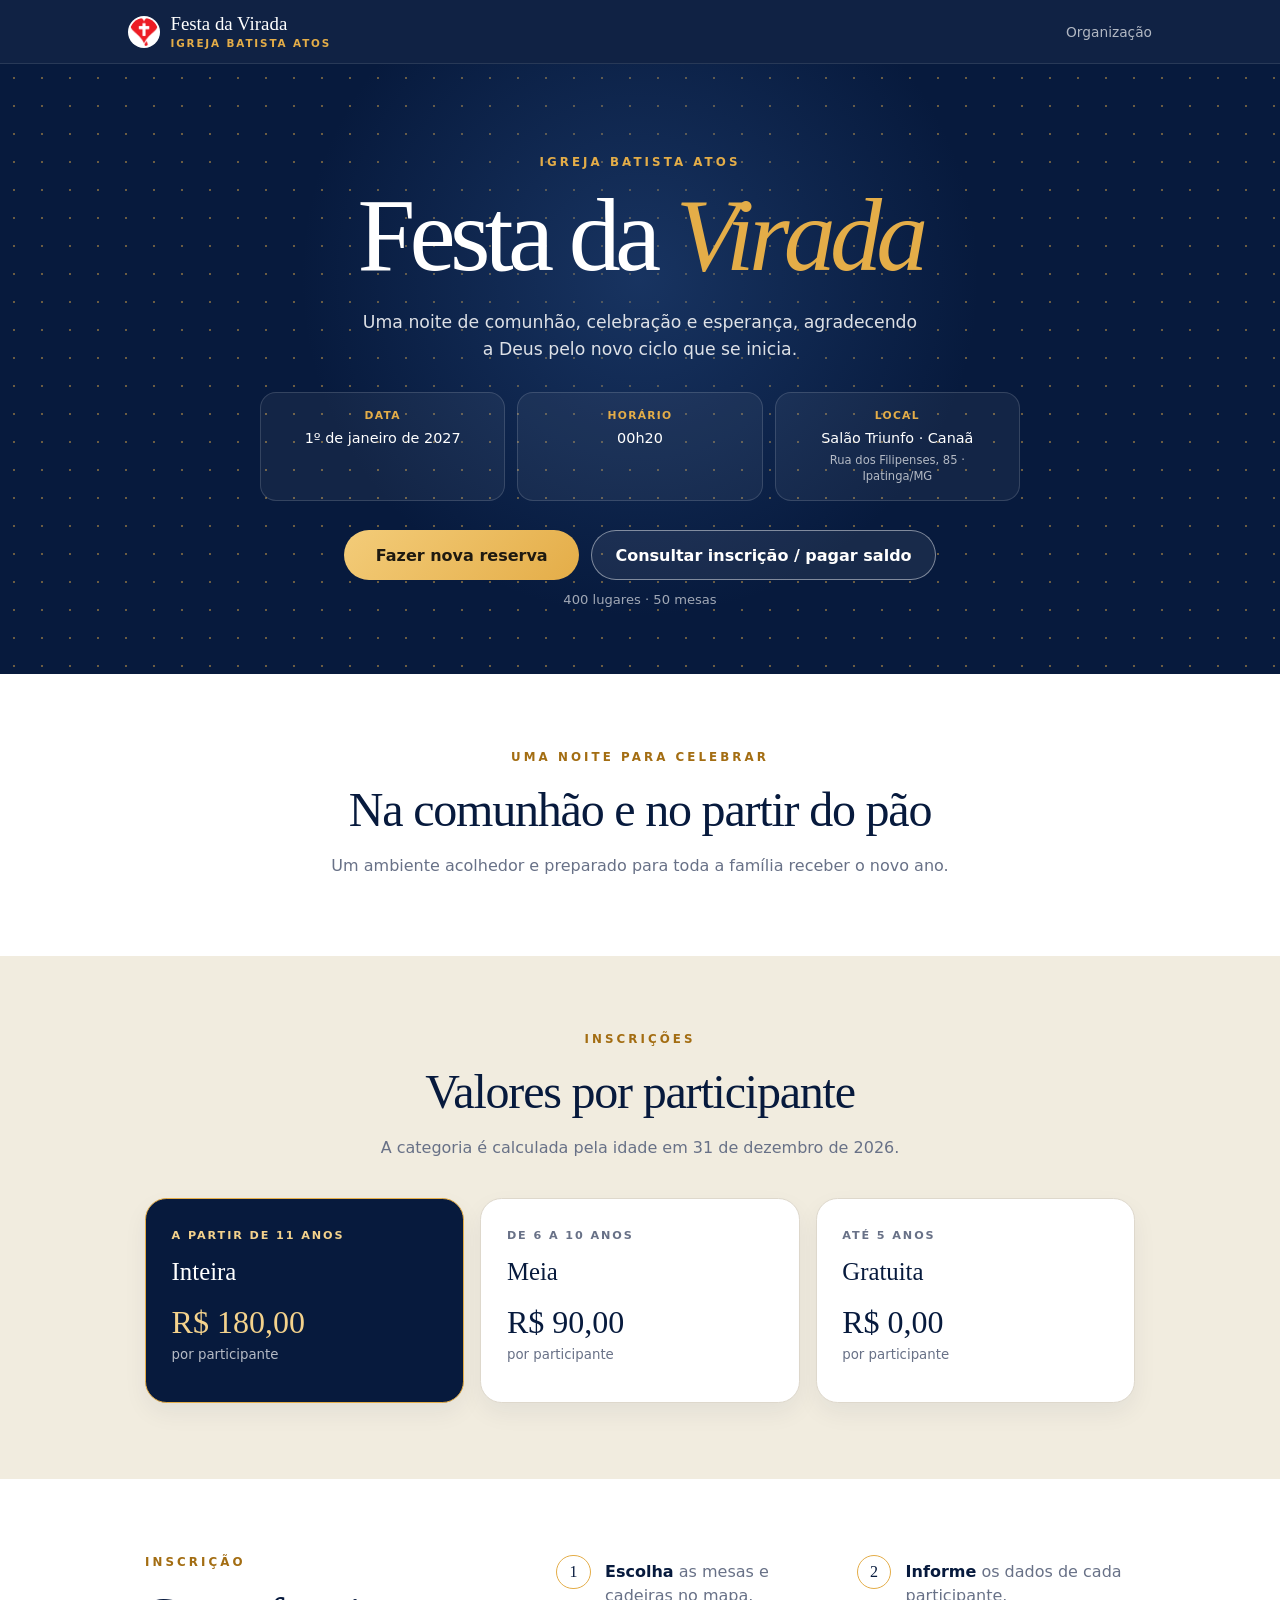
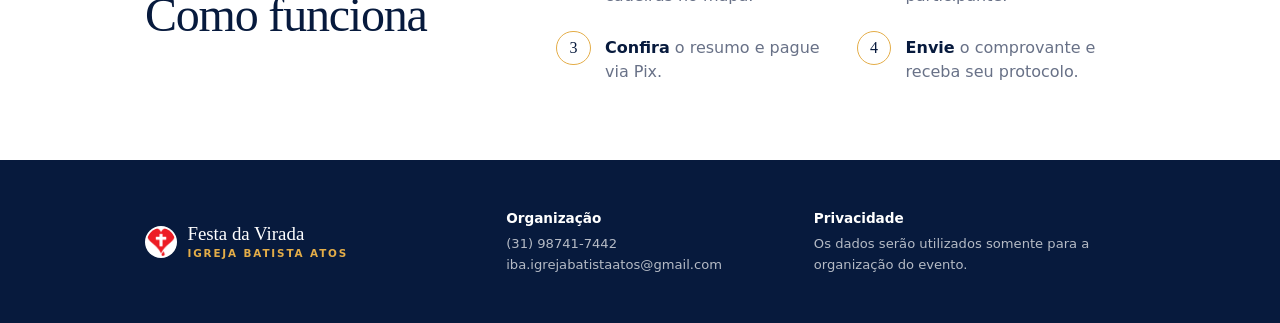
==== commit 5a9419ef: "Add secure reservation recovery flow" ====
--- a/index.html
+++ b/index.html
@@ -35,8 +35,14 @@
               <div><dt>Local</dt><dd>Salão Triunfo · Canaã<small>Rua dos Filipenses, 85 · Ipatinga/MG</small></dd></div>
             </dl>
 
-            <button class="primary-button hero-button" id="start-button" type="button">Fazer nova reserva</button>
-            <a class="secondary-button" href="#consultar-inscricao">Consultar inscrição / concluir pagamento</a>
+            <div class="hero-actions">
+              <button class="primary-button hero-button" id="start-button" type="button">Fazer nova reserva</button>
+              <button class="hero-secondary-button" id="lookup-button" type="button">Consultar inscrição / pagar saldo</button>
+            </div>
+            <div class="saved-reservation" id="saved-reservation" hidden>
+              <span id="saved-reservation-message">Encontramos uma inscrição salva neste dispositivo.</span>
+              <button id="resume-saved-button" type="button">Acessar inscrição</button>
+            </div>
             <p class="capacity">400 lugares · 50 mesas</p>
           </div>
         </div>
@@ -79,24 +85,9 @@
             <li><span>4</span><p><strong>Envie</strong> o comprovante e receba seu protocolo.</p></li>
           </ol>
         </section>
-
-      <section id="consultar-inscricao" class="lookup-section" aria-labelledby="lookup-title">
-        <h2 id="lookup-title">Consultar inscrição e concluir pagamento</h2>
-        <p>Informe o protocolo e o CPF do responsável para acompanhar a confirmação, consultar o saldo ou pagar o restante.</p>
-        <form id="lookup-form" class="lookup-form">
-          <label>Protocolo<input id="lookup-protocol" type="text" placeholder="FV26-XXXXXXXX" required maxlength="13" autocapitalize="characters" spellcheck="false"></label>
-          <label>CPF do responsável<input id="lookup-cpf" type="text" inputmode="numeric" placeholder="000.000.000-00" required maxlength="14" autocomplete="off"></label>
-          <button id="lookup-submit" class="primary-button" type="submit">Consultar inscrição</button>
-        </form>
-        <p id="lookup-error" class="error-message" role="alert" hidden></p>
-        <button id="resume-reservation-button" class="secondary-button" type="button" hidden>Abrir última inscrição neste aparelho</button>
-        <p class="lookup-note">O valor pago é atualizado após a conferência da equipe. Se houver comprovante em análise, aguarde a confirmação antes de pagar novamente.</p>
       </section>
 
-      </section>
-
       <section id="registration" class="registration" hidden aria-label="Inscrição para o evento">
-        <button id="home-button" class="secondary-button" type="button">Voltar à página inicial</button>
         <nav class="progress" aria-label="Etapas da inscrição">
           <ol>
             <li class="active"><span>1</span><small>Lugares</small></li>
@@ -224,8 +215,8 @@
             <div class="reservation-card">
               <div><small>Protocolo</small><strong id="payment-protocol">—</strong></div>
               <div><small>Total da reserva</small><strong id="payment-total">R$ 0,00</strong></div>
-              <div><small>Pagamento confirmado</small><strong id="payment-paid">R$ 0,00</strong></div>
-              <div><small>Saldo a pagar</small><strong id="payment-balance">R$ 0,00</strong></div>
+              <div><small>Valor confirmado</small><strong id="payment-paid">R$ 0,00</strong></div>
+              <div><small>Saldo restante</small><strong id="payment-balance">R$ 0,00</strong></div>
               <div><small>Tempo restante</small><strong id="payment-countdown">15:00</strong></div>
             </div>
             <section class="payment-options" id="payment-options">
@@ -287,13 +278,11 @@
               <span id="conclusion-status">Aguardando conferência</span>
             </div>
             <div class="conclusion-details">
-              <div class="reservation-amounts"><p>Total <strong id="conclusion-total"></strong></p><p>Pagamento confirmado <strong id="conclusion-paid"></strong></p><p>Saldo a pagar <strong id="conclusion-balance"></strong></p></div>
               <h3>Lugares reservados</h3>
               <div id="conclusion-seats" class="selected-seat-list"></div>
               <p>Guarde o protocolo. A confirmação será realizada pelos contatos informados na inscrição.</p>
               <div class="conclusion-actions">
                 <button id="open-tickets-button" class="primary-button" type="button">Baixar protocolos e QR Codes</button>
-                <button id="new-reservation-button" class="secondary-button" type="button">Fazer nova reserva</button>
                 <button id="pay-balance-button" class="secondary-button" type="button" hidden>Pagar saldo</button>
               </div>
             </div>
@@ -310,6 +299,23 @@
       </section>
     </main>
 
+    <dialog class="lookup-dialog" id="lookup-dialog" aria-labelledby="lookup-title">
+      <form class="lookup-form" id="lookup-form" method="dialog" novalidate>
+        <button class="dialog-close" id="lookup-close" type="button" aria-label="Fechar">×</button>
+        <p class="eyebrow dark">Minha inscrição</p>
+        <h2 id="lookup-title">Consultar ou pagar saldo</h2>
+        <p>Informe o protocolo e o CPF do responsável pela inscrição.</p>
+        <label>Protocolo
+          <input id="lookup-protocol" autocomplete="off" placeholder="FV26-XXXXXXXX" required />
+        </label>
+        <label>CPF do responsável
+          <input id="lookup-cpf" inputmode="numeric" placeholder="000.000.000-00" maxlength="14" required />
+        </label>
+        <div id="lookup-error" class="form-errors" role="alert" hidden></div>
+        <button class="primary-button" id="lookup-submit" type="submit">Consultar inscrição</button>
+      </form>
+    </dialog>
+
     <footer class="site-footer">
       <div class="brand inverse"><img class="brand-symbol" src="./assets/iba-symbol-inverse.png" alt="" /><span class="brand-copy"><strong>Festa da Virada</strong><span>Igreja Batista Atos</span></span></div>
       <div><strong>Organização</strong><p>(31) 98741-7442<br>iba.igrejabatistaatos@gmail.com</p></div>
--- a/styles.css
+++ b/styles.css
@@ -56,7 +56,23 @@
 .primary-button:disabled { cursor: not-allowed; opacity: .42; }
 .hero-button { min-width: 235px; color: #1f1a10; background: linear-gradient(135deg, #f3cc79, var(--gold)); }
 .hero-button:hover:not(:disabled) { background: linear-gradient(135deg, #f8d996, #e6a83d); }
+.hero-actions { display: flex; flex-wrap: wrap; justify-content: center; gap: .75rem; }
+.hero-secondary-button { min-height: 3.15rem; padding: 0 1.45rem; border: 1px solid rgb(255 255 255 / 45%); border-radius: 999px; color: white; background: rgb(255 255 255 / 7%); font-weight: 750; }
+.hero-secondary-button:hover { border-color: var(--gold); color: var(--gold-light); background: rgb(255 255 255 / 12%); }
+.saved-reservation { width: min(100%, 520px); margin: 1rem auto 0; padding: .75rem .9rem; display: flex; align-items: center; justify-content: space-between; gap: 1rem; border: 1px solid rgb(244 210 140 / 35%); border-radius: .9rem; color: rgb(255 255 255 / 82%); background: rgb(7 26 61 / 62%); font-size: .78rem; text-align: left; }
+.saved-reservation button { flex: 0 0 auto; padding: .45rem .7rem; border: 0; border-radius: 999px; color: var(--navy); background: var(--gold-light); font-size: .74rem; font-weight: 800; }
 .capacity { margin: .75rem 0 0; color: rgb(255 255 255 / 62%); font-size: .82rem; }
+
+.lookup-dialog { width: min(calc(100% - 2rem), 480px); padding: 0; border: 0; border-radius: 1.35rem; color: var(--ink); background: white; box-shadow: 0 24px 80px rgb(7 26 61 / 32%); }
+.lookup-dialog::backdrop { background: rgb(3 13 31 / 72%); backdrop-filter: blur(5px); }
+.lookup-form { position: relative; display: grid; gap: 1rem; padding: 2rem; }
+.lookup-form h2 { margin: -.45rem 0 0; font: 400 2rem/1.08 Georgia, serif; }
+.lookup-form > p:not(.eyebrow) { margin: -.35rem 0 .25rem; color: var(--muted); line-height: 1.5; }
+.lookup-form label { display: grid; gap: .4rem; font-size: .82rem; font-weight: 700; }
+.lookup-form input { width: 100%; min-height: 3.1rem; padding: .7rem .9rem; border: 1px solid var(--line); border-radius: .85rem; color: var(--ink); background: #fffefa; outline: 0; }
+.lookup-form input:focus { border-color: var(--gold); box-shadow: 0 0 0 3px rgb(228 173 72 / 16%); }
+.lookup-form .primary-button { width: 100%; margin-top: .25rem; }
+.dialog-close { position: absolute; top: .85rem; right: .9rem; width: 2.15rem; height: 2.15rem; border: 0; border-radius: 50%; color: var(--muted); background: var(--sand); font-size: 1.3rem; line-height: 1; }
 
 .intro-section, .pricing-section, .steps-section { padding: 4.75rem max(1.25rem, calc((100vw - 990px) / 2)); }
 .intro-section { text-align: center; background: white; }
@@ -181,7 +197,7 @@
 .payment-due { padding: .65rem .8rem; border-radius: .65rem; background: var(--sand); }
 .cash-panel { margin-top: 1rem; }
 .conclusion-actions { display: flex; flex-wrap: wrap; gap: .7rem; margin-top: 1.2rem; }
-.reservation-card { display: grid; grid-template-columns: repeat(3, 1fr); gap: 1px; margin-top: 1.5rem; overflow: hidden; border: 1px solid var(--gold); border-radius: 1rem; background: var(--gold); }
+.reservation-card { display: grid; grid-template-columns: repeat(5, 1fr); gap: 1px; margin-top: 1.5rem; overflow: hidden; border: 1px solid var(--gold); border-radius: 1rem; background: var(--gold); }
 .reservation-card div { display: grid; gap: .35rem; padding: 1.2rem; background: var(--navy); color: white; }
 .reservation-card small { color: var(--gold-light); font-size: .67rem; font-weight: 700; letter-spacing: .1em; text-transform: uppercase; }
 .reservation-card strong { font: 400 1.4rem/1.2 Georgia, serif; }
@@ -263,14 +279,3 @@
 @media (prefers-reduced-motion: reduce) {
   *, *::before, *::after { scroll-behavior: auto !important; transition: none !important; }
 }
-
-.lookup-section { max-width: 1050px; margin: 3rem auto; padding: 2rem; border: 1px solid #ddd; border-radius: 20px; background: #fff; scroll-margin-top: 2rem; }
-.lookup-form { display: flex; gap: 1rem; align-items: end; flex-wrap: wrap; margin: 1.5rem 0; }
-.lookup-form label { display: grid; gap: .5rem; flex: 1 1 220px; }
-.lookup-form input { width: 100%; padding: .9rem; border: 1px solid #aaa; border-radius: 8px; font: inherit; }
-.lookup-note { font-size: .9rem; color: #555; margin-top: 1rem; }
-.reservation-amounts { margin-bottom: 1.5rem; }
-.reservation-amounts p { display: flex; justify-content: space-between; gap: 1rem; }
-#home-button { margin-bottom: 1rem; }
-.hero-content > .secondary-button { display: inline-flex; margin-top: .75rem; }
-@media (max-width: 600px) { .lookup-section { margin: 2rem 1rem; padding: 1.25rem; } .lookup-form > button { width: 100%; } }
